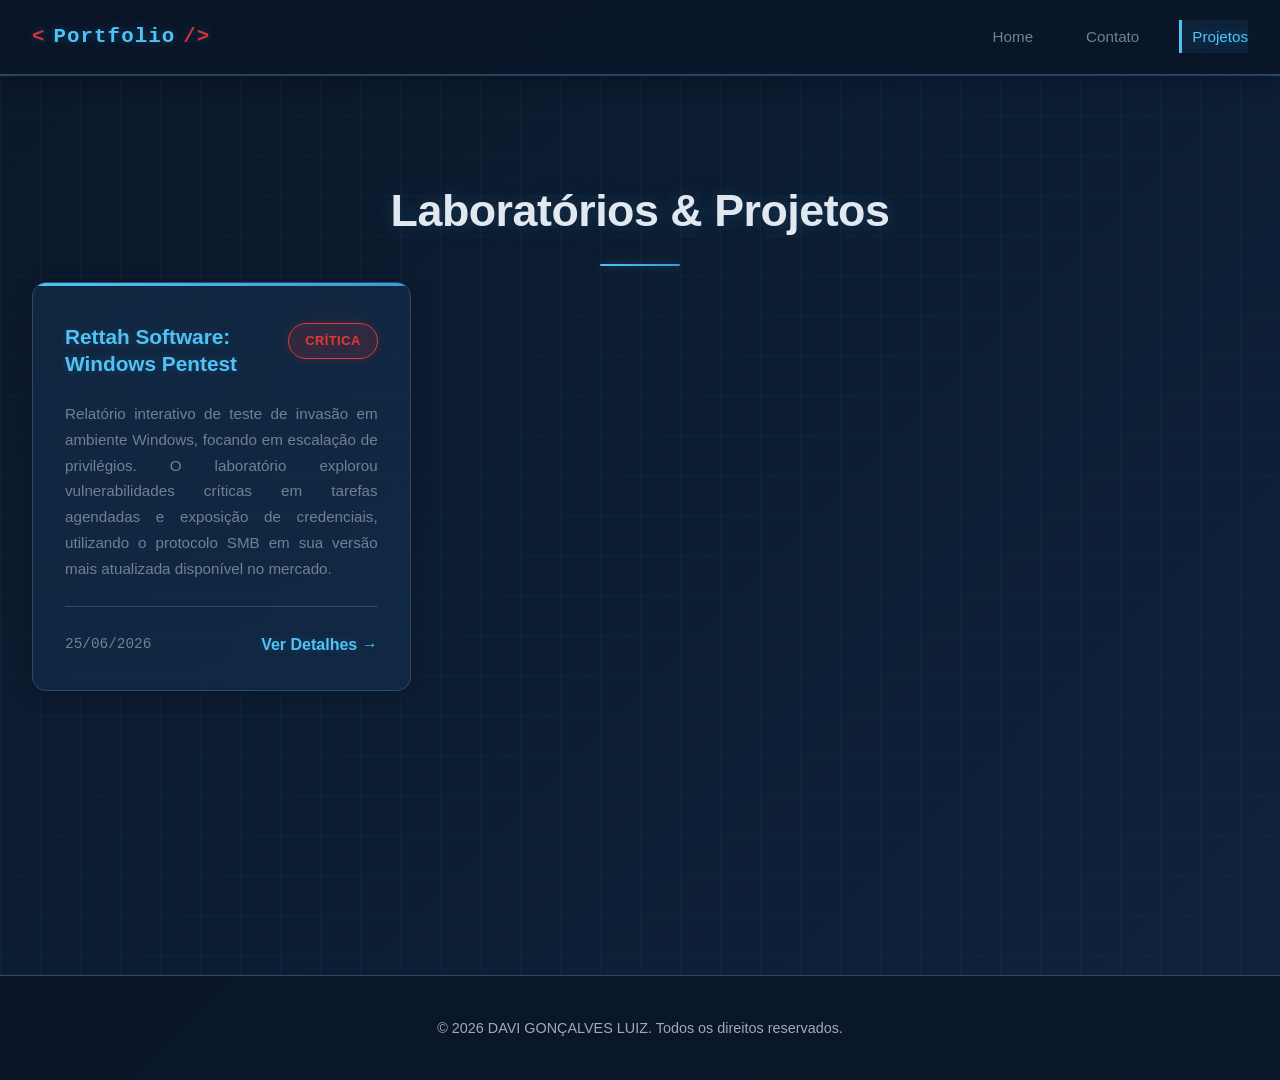
==== projects.html @ 4f8945b8 "Add files via upload" ====
<!DOCTYPE html>
<html lang="pt-BR">
<head>
    <meta charset="UTF-8">
    <meta name="viewport" content="width=device-width, initial-scale=1.0">
    <title>Projetos</title>
    <link rel="stylesheet" href="styles.css">
</head>
<body>
    <!-- Navigation -->
    <nav class="navbar">
        <div class="nav-container">
            <div class="logo">
                <span class="logo-bracket">&lt;</span>
                <span class="logo-text">Portfolio</span>
                <span class="logo-bracket">/&gt;</span>
            </div>
            <ul class="nav-menu">
                <li><a href="index.html" class="nav-link">Home</a></li>
                <li><a href="index.html#contato" class="nav-link">Contato</a></li>
                <li><a href="projects.html" class="nav-link active">Projetos</a></li>
            </ul>
        </div>
    </nav>

    <!-- Projects Section -->
    <section class="projects-section">
        <div class="container">
            <h1 class="section-title">Laboratórios & Projetos</h1>

            <div class="projects-grid">
                <!-- TEMPLATE DE PROJETO - Duplique este bloco para adicionar novos projetos -->
                <div class="project-card">
                    <div class="project-header">
                        <h3 class="project-title">Rettah Software: Windows Pentest</h3>
                        <span class="project-badge badge-critical">Crítica</span>
                    </div>
                    <p class="project-description" align="justify">
                        Relatório interativo de teste de invasão em ambiente Windows, focando em escalação de privilégios. O laboratório explorou vulnerabilidades críticas em tarefas agendadas e exposição de credenciais, utilizando o protocolo SMB em sua versão mais atualizada disponível no mercado.
                    </p>
                    <div class="project-footer">
                        <span class="project-date">25/06/2026</span>
                        <a href="projects/pentest-report-web-windows-smb-atualizado-250626/index.html" class="project-link">Ver Detalhes →</a>
                    </div>
                </div>

                <!-- ADICIONE MAIS PROJETOS AQUI - Copie o bloco acima e preencha -->
        </div>
    </section>

    <!-- Footer -->
    <footer class="footer">
        <div class="container">
            <p>&copy; 2026 DAVI GONÇALVES LUIZ. Todos os direitos reservados.</p>
        </div>
    </footer>

    <script src="script.js"></script>
</body>
</html>
---- styles.css ----
/* ============================================================
   CYBER PORTFOLIO - ULTRA-HIGH IMPACT DESIGN
   Estética "Command & Control" baseada no relatório de pentest
   ============================================================ */

*, *::before, *::after {
    box-sizing: border-box;
    margin: 0;
    padding: 0;
}

:root {
    /* Cores exatas do relatório de pentest */
    --blue-dark: #0d1b2a;
    --blue-mid: #1a3a5c;
    --blue-accent: #1e6fb5;
    --blue-light: #3a9bd5;
    --blue-glow: #4fc3f7;
    
    --red-critical: #e53935;
    --red-dark: #b71c1c;
    --orange-high: #f57c00;
    --yellow-med: #f9a825;
    --green-ok: #2e7d32;
    
    --text-light: #e2e8f0;
    --text-muted: #718096;
    --border-dark: #2d4a6e;
    
    --sidebar-w: 260px;
    --radius: 8px;
    --radius-lg: 14px;
    --shadow: 0 2px 12px rgba(0, 0, 0, 0.08);
    --shadow-lg: 0 8px 32px rgba(0, 0, 0, 0.14);
    --glow: 0 0 20px rgba(79, 195, 247, 0.3);
    --glow-lg: 0 0 40px rgba(79, 195, 247, 0.5);
}

html {
    scroll-behavior: smooth;
    font-size: 16px;
}

body {
    font-family: 'Inter', -apple-system, BlinkMacSystemFont, 'Segoe UI', sans-serif;
    background: linear-gradient(135deg, var(--blue-dark) 0%, #0f2744 50%, var(--blue-mid) 100%);
    color: var(--text-light);
    line-height: 1.7;
    min-height: 100vh;
}

/* ============================================================
   SCROLLBAR
   ============================================================ */

::-webkit-scrollbar {
    width: 8px;
}

::-webkit-scrollbar-track {
    background: rgba(79, 195, 247, 0.05);
}

::-webkit-scrollbar-thumb {
    background: var(--blue-glow);
    border-radius: 4px;
    box-shadow: var(--glow);
}

::-webkit-scrollbar-thumb:hover {
    background: var(--blue-light);
}

/* ============================================================
   NAVEGAÇÃO
   ============================================================ */

.navbar {
    background: rgba(10, 22, 40, 0.95);
    backdrop-filter: blur(10px);
    border-bottom: 1px solid var(--border-dark);
    position: sticky;
    top: 0;
    z-index: 1000;
    box-shadow: 0 4px 20px rgba(0, 0, 0, 0.3);
}

.nav-container {
    max-width: 1400px;
    margin: 0 auto;
    padding: 1.2rem 2rem;
    display: flex;
    justify-content: space-between;
    align-items: center;
}

.logo {
    font-size: 1.3rem;
    font-weight: 700;
    color: var(--blue-glow);
    letter-spacing: 0.05em;
    display: flex;
    align-items: center;
    gap: 8px;
    font-family: 'JetBrains Mono', 'Courier New', monospace;
    text-shadow: 0 0 10px rgba(79, 195, 247, 0.3);
}

.logo-bracket {
    color: var(--red-critical);
    opacity: 0.9;
}

.nav-menu {
    display: flex;
    list-style: none;
    gap: 2.5rem;
}

.nav-link {
    color: var(--text-muted);
    text-decoration: none;
    font-weight: 500;
    font-size: 0.95rem;
    transition: all 0.3s ease;
    position: relative;
    padding: 0.5rem 0;
    border-left: 3px solid transparent;
    padding-left: 10px;
}

.nav-link:hover {
    color: var(--blue-glow);
    border-left-color: var(--blue-glow);
    text-shadow: 0 0 10px rgba(79, 195, 247, 0.3);
}

.nav-link.active {
    color: var(--blue-glow);
    border-left-color: var(--blue-glow);
    background: rgba(79, 195, 247, 0.08);
    text-shadow: 0 0 15px rgba(79, 195, 247, 0.4);
}

/* ============================================================
   HERO SECTION
   ============================================================ */

.hero {
    min-height: 100vh;
    display: flex;
    align-items: center;
    justify-content: center;
    background: linear-gradient(135deg, var(--blue-dark) 0%, #0f2744 60%, var(--blue-mid) 100%);
    position: relative;
    overflow: hidden;
    padding: 4rem 2rem;
}

.hero::before {
    content: '';
    position: absolute;
    inset: 0;
    background-image:
        linear-gradient(rgba(79, 195, 247, 0.04) 1px, transparent 1px),
        linear-gradient(90deg, rgba(79, 195, 247, 0.04) 1px, transparent 1px);
    background-size: 40px 40px;
    pointer-events: none;
}

.hero::after {
    content: '';
    position: absolute;
    top: 0;
    left: 0;
    right: 0;
    bottom: 0;
    background: radial-gradient(circle at 50% 50%, rgba(79, 195, 247, 0.1) 0%, transparent 70%);
    pointer-events: none;
}

.hero-content {
    text-align: center;
    z-index: 1;
    max-width: 700px;
    animation: fadeInUp 1s ease;
}

@keyframes fadeInUp {
    from {
        opacity: 0;
        transform: translateY(40px);
    }
    to {
        opacity: 1;
        transform: translateY(0);
    }
}

.profile-image-container {
    margin-bottom: 2.5rem;
}

.profile-image {
    width: 380px;
    height: 380px;
    border-radius: 50%;
    border: 3px solid var(--blue-glow);
    object-fit: cover;
    box-shadow: var(--glow-lg), 0 0 60px rgba(79, 195, 247, 0.2);
    transition: all 0.4s ease;
    background: rgba(79, 195, 247, 0.1);
}

.profile-image:hover {
    transform: scale(1.08);
    box-shadow: var(--glow-lg), 0 0 80px rgba(79, 195, 247, 0.4);
    border-color: var(--blue-light);
}

.hero-title {
    font-size: 3.5rem;
    color: var(--text-light);
    margin-bottom: 0.8rem;
    font-weight: 800;
    letter-spacing: -1px;
    line-height: 1.2;
    text-shadow: 0 0 30px rgba(79, 195, 247, 0.2);
}

.hero-subtitle {
    font-size: 1.4rem;
    color: var(--blue-glow);
    margin-bottom: 1.5rem;
    font-weight: 600;
    text-shadow: 0 0 20px rgba(79, 195, 247, 0.3);
}

.hero-description {
    font-size: 1.05rem;
    color: var(--text-muted);
    margin-bottom: 2.5rem;
    line-height: 1.8;
    max-width: 600px;
    margin-left: auto;
    margin-right: auto;
}

.hero-buttons {
    display: flex;
    gap: 1.5rem;
    justify-content: center;
    flex-wrap: wrap;
}

.btn {
    padding: 1rem 2.5rem;
    border: 2px solid var(--blue-glow);
    border-radius: var(--radius-lg);
    text-decoration: none;
    font-weight: 600;
    cursor: pointer;
    transition: all 0.3s ease;
    font-size: 1rem;
    display: inline-flex;
    align-items: center;
    gap: 8px;
    font-family: 'Inter', sans-serif;
}

.btn-primary {
    background: linear-gradient(135deg, rgba(79, 195, 247, 0.2) 0%, rgba(30, 111, 181, 0.2) 100%);
    color: var(--blue-glow);
    border-color: var(--blue-glow);
    box-shadow: var(--glow), inset 0 1px 0 rgba(255, 255, 255, 0.1);
}

.btn-primary:hover {
    background: linear-gradient(135deg, rgba(79, 195, 247, 0.3) 0%, rgba(30, 111, 181, 0.3) 100%);
    border-color: var(--blue-light);
    box-shadow: var(--glow-lg), inset 0 1px 0 rgba(255, 255, 255, 0.15);
    transform: translateY(-3px);
}

.btn-secondary {
    background: transparent;
    color: var(--blue-glow);
    border-color: var(--blue-glow);
}

.btn-secondary:hover {
    background: rgba(79, 195, 247, 0.1);
    border-color: var(--blue-light);
    box-shadow: var(--glow);
    transform: translateY(-3px);
}

/* ============================================================
   SKILLS SECTION
   ============================================================ */

.skills {
    padding: 6rem 2rem;
    background: rgba(10, 22, 40, 0.6);
    border-top: 1px solid var(--border-dark);
    border-bottom: 1px solid var(--border-dark);
    position: relative;
}

.skills::before {
    content: '';
    position: absolute;
    inset: 0;
    background-image:
        linear-gradient(rgba(79, 195, 247, 0.03) 1px, transparent 1px),
        linear-gradient(90deg, rgba(79, 195, 247, 0.03) 1px, transparent 1px);
    background-size: 40px 40px;
    pointer-events: none;
}

.container {
    max-width: 1400px;
    margin: 0 auto;
    position: relative;
    z-index: 1;
}

.section-title {
    font-size: 2.8rem;
    color: var(--text-light);
    text-align: center;
    margin-bottom: 1rem;
    font-weight: 800;
    letter-spacing: -0.5px;
    text-shadow: 0 0 20px rgba(79, 195, 247, 0.2);
}

.section-title::after {
    content: '';
    display: block;
    width: 80px;
    height: 2px;
    background: linear-gradient(90deg, var(--blue-glow), var(--blue-light));
    margin: 1rem auto 0;
    border-radius: 1px;
    box-shadow: 0 0 10px rgba(79, 195, 247, 0.4);
}

.skills-grid {
    display: grid;
    grid-template-columns: repeat(auto-fit, minmax(280px, 1fr));
    gap: 2rem;
    margin-top: 3rem;
}

.skill-card {
    background: rgba(26, 58, 92, 0.4);
    border: 1px solid var(--border-dark);
    padding: 2.5rem;
    border-radius: var(--radius-lg);
    text-align: center;
    transition: all 0.3s ease;
    cursor: pointer;
    position: relative;
    overflow: hidden;
    backdrop-filter: blur(5px);
}

.skill-card::before {
    content: '';
    position: absolute;
    top: 0;
    left: 0;
    right: 0;
    height: 2px;
    background: linear-gradient(90deg, var(--blue-glow), transparent);
    transform: scaleX(0);
    transform-origin: left;
    transition: transform 0.3s ease;
}

.skill-card::after {
    content: '';
    position: absolute;
    inset: 0;
    background: radial-gradient(circle at 50% 0%, rgba(79, 195, 247, 0.1) 0%, transparent 70%);
    opacity: 0;
    transition: opacity 0.3s ease;
}

.skill-card:hover {
    border-color: var(--blue-glow);
    box-shadow: var(--glow), inset 0 1px 0 rgba(79, 195, 247, 0.1);
    transform: translateY(-8px);
    background: rgba(26, 58, 92, 0.6);
}

.skill-card:hover::before {
    transform: scaleX(1);
}

.skill-card:hover::after {
    opacity: 1;
}

.skill-card h3 {
    color: var(--blue-glow);
    margin-bottom: 0.8rem;
    font-size: 1.2rem;
    font-weight: 700;
    position: relative;
    z-index: 1;
    text-shadow: 0 0 10px rgba(79, 195, 247, 0.3);
}

.skill-card p {
    color: var(--text-muted);
    font-size: 0.95rem;
    line-height: 1.6;
    position: relative;
    z-index: 1;
}

/* ============================================================
   WHAT I DO SECTION
   ============================================================ */

.what-i-do {
    padding: 6rem 2rem;
    background: linear-gradient(135deg, rgba(13, 27, 42, 0.8) 0%, rgba(15, 39, 68, 0.8) 100%);
    position: relative;
}

.what-i-do::before {
    content: '';
    position: absolute;
    inset: 0;
    background-image:
        linear-gradient(rgba(79, 195, 247, 0.03) 1px, transparent 1px),
        linear-gradient(90deg, rgba(79, 195, 247, 0.03) 1px, transparent 1px);
    background-size: 40px 40px;
    pointer-events: none;
}

.services-grid {
    display: grid;
    grid-template-columns: repeat(auto-fit, minmax(300px, 1fr));
    gap: 2.5rem;
    margin-top: 3rem;
    position: relative;
    z-index: 1;
}

.service-card {
    background: rgba(26, 58, 92, 0.3);
    border: 1px solid var(--border-dark);
    padding: 2.5rem;
    border-radius: var(--radius-lg);
    transition: all 0.3s ease;
    box-shadow: 0 4px 20px rgba(0, 0, 0, 0.2);
    position: relative;
    overflow: hidden;
    backdrop-filter: blur(5px);
}

.service-card::before {
    content: '';
    position: absolute;
    top: 0;
    left: 0;
    right: 0;
    bottom: 0;
    background: linear-gradient(135deg, rgba(229, 57, 53, 0.1) 0%, transparent 100%);
    opacity: 0;
    transition: opacity 0.3s ease;
}

.service-card:hover {
    border-color: var(--red-critical);
    box-shadow: 0 8px 40px rgba(229, 57, 53, 0.2), var(--glow);
    transform: translateY(-8px);
    background: rgba(26, 58, 92, 0.5);
}

.service-card:hover::before {
    opacity: 1;
}

.service-card h3 {
    color: var(--red-critical);
    margin-bottom: 1rem;
    font-size: 1.3rem;
    font-weight: 700;
    position: relative;
    z-index: 1;
    text-shadow: 0 0 10px rgba(229, 57, 53, 0.3);
}

.service-card p {
    color: var(--text-muted);
    line-height: 1.8;
    position: relative;
    z-index: 1;
}

/* ============================================================
   PROJECTS SECTION
   ============================================================ */

.projects-section {
    padding: 6rem 2rem;
    background: rgba(10, 22, 40, 0.6);
    min-height: 100vh;
    position: relative;
    border-top: 1px solid var(--border-dark);
}

.projects-section::before {
    content: '';
    position: absolute;
    inset: 0;
    background-image:
        linear-gradient(rgba(79, 195, 247, 0.04) 1px, transparent 1px),
        linear-gradient(90deg, rgba(79, 195, 247, 0.04) 1px, transparent 1px);
    background-size: 40px 40px;
    pointer-events: none;
}

.section-subtitle {
    text-align: center;
    color: var(--text-muted);
    font-size: 1.1rem;
    margin-bottom: 3rem;
    margin-top: 1rem;
    position: relative;
    z-index: 1;
}

.projects-grid {
    display: grid;
    grid-template-columns: repeat(auto-fill, minmax(360px, 1fr));
    gap: 2.5rem;
    margin-bottom: 3rem;
    position: relative;
    z-index: 1;
}

.project-card {
    background: rgba(26, 58, 92, 0.4);
    border: 1px solid var(--border-dark);
    border-radius: var(--radius-lg);
    padding: 2rem;
    transition: all 0.3s ease;
    display: flex;
    flex-direction: column;
    height: 100%;
    box-shadow: 0 4px 20px rgba(0, 0, 0, 0.2);
    position: relative;
    overflow: hidden;
    backdrop-filter: blur(5px);
}

.project-card::before {
    content: '';
    position: absolute;
    top: 0;
    left: 0;
    right: 0;
    height: 3px;
    background: linear-gradient(90deg, var(--blue-glow), var(--blue-light), var(--blue-glow));
    background-size: 200% 100%;
    animation: shimmer 3s ease-in-out infinite;
}

@keyframes shimmer {
    0%, 100% { background-position: 0% 0%; }
    50% { background-position: 100% 0%; }
}

.project-card:hover {
    border-color: var(--blue-glow);
    box-shadow: var(--glow-lg), 0 12px 40px rgba(79, 195, 247, 0.2);
    transform: translateY(-10px);
    background: rgba(26, 58, 92, 0.6);
}

.project-header {
    display: flex;
    justify-content: space-between;
    align-items: flex-start;
    margin-bottom: 1.5rem;
    gap: 1rem;
    padding-top: 0.5rem;
}

.project-title {
    color: var(--blue-glow);
    font-size: 1.3rem;
    flex: 1;
    font-weight: 700;
    line-height: 1.3;
    text-shadow: 0 0 10px rgba(79, 195, 247, 0.2);
}

.project-badge {
    padding: 0.4rem 1rem;
    border-radius: 20px;
    font-size: 0.8rem;
    font-weight: 700;
    white-space: nowrap;
    text-transform: uppercase;
    letter-spacing: 0.5px;
    border: 1px solid;
}

.badge-critical {
    background: rgba(229, 57, 53, 0.15);
    color: var(--red-critical);
    border-color: var(--red-critical);
    box-shadow: 0 0 10px rgba(229, 57, 53, 0.2);
}

.badge-high {
    background: rgba(245, 124, 0, 0.15);
    color: var(--orange-high);
    border-color: var(--orange-high);
    box-shadow: 0 0 10px rgba(245, 124, 0, 0.2);
}

.badge-medium {
    background: rgba(249, 168, 37, 0.15);
    color: var(--yellow-med);
    border-color: var(--yellow-med);
    box-shadow: 0 0 10px rgba(249, 168, 37, 0.2);
}

.badge-low {
    background: rgba(46, 125, 50, 0.15);
    color: var(--green-ok);
    border-color: var(--green-ok);
    box-shadow: 0 0 10px rgba(46, 125, 50, 0.2);
}

.project-description {
    color: var(--text-muted);
    margin-bottom: 1.5rem;
    flex-grow: 1;
    line-height: 1.7;
    font-size: 0.95rem;
}

.project-tags {
    display: flex;
    flex-wrap: wrap;
    gap: 0.6rem;
    margin-bottom: 1.5rem;
}

.tag {
    background: rgba(79, 195, 247, 0.1);
    color: var(--blue-glow);
    padding: 0.4rem 0.9rem;
    border-radius: 20px;
    font-size: 0.8rem;
    border: 1px solid var(--blue-glow);
    font-weight: 500;
    transition: all 0.2s ease;
    font-family: 'JetBrains Mono', monospace;
}

.tag:hover {
    background: rgba(79, 195, 247, 0.2);
    box-shadow: 0 0 10px rgba(79, 195, 247, 0.3);
}

.project-footer {
    display: flex;
    justify-content: space-between;
    align-items: center;
    border-top: 1px solid var(--border-dark);
    padding-top: 1.5rem;
}

.project-date {
    color: var(--text-muted);
    font-size: 0.9rem;
    font-weight: 500;
    font-family: 'JetBrains Mono', monospace;
}

.project-link {
    color: var(--blue-glow);
    text-decoration: none;
    font-weight: 700;
    transition: all 0.3s ease;
    display: flex;
    align-items: center;
    gap: 6px;
    text-shadow: 0 0 10px rgba(79, 195, 247, 0.2);
}

.project-link:hover {
    color: var(--blue-light);
    gap: 12px;
    text-shadow: 0 0 20px rgba(79, 195, 247, 0.4);
}

.empty-state {
    text-align: center;
    padding: 4rem 2rem;
    color: var(--text-muted);
    font-size: 1.1rem;
    position: relative;
    z-index: 1;
}

/* ============================================================
   CONTACT SECTION
   ============================================================ */

.contact {
    padding: 6rem 2rem;
    background: linear-gradient(135deg, rgba(13, 27, 42, 0.9) 0%, rgba(15, 39, 68, 0.9) 100%);
    border-top: 1px solid var(--border-dark);
    position: relative;
}

.contact::before {
    content: '';
    position: absolute;
    inset: 0;
    background-image:
        linear-gradient(rgba(79, 195, 247, 0.03) 1px, transparent 1px),
        linear-gradient(90deg, rgba(79, 195, 247, 0.03) 1px, transparent 1px);
    background-size: 40px 40px;
    pointer-events: none;
}

.contact-content {
    text-align: center;
    max-width: 700px;
    margin: 0 auto;
    position: relative;
    z-index: 1;
}

.contact-content > p {
    color: var(--text-muted);
    font-size: 1.1rem;
    margin-bottom: 2.5rem;
    line-height: 1.8;
}

.contact-links {
    display: flex;
    gap: 1.5rem;
    justify-content: center;
    flex-wrap: wrap;
}

.contact-link {
    padding: 1rem 2rem;
    border: 2px solid var(--blue-glow);
    color: var(--blue-glow);
    text-decoration: none;
    border-radius: var(--radius-lg);
    transition: all 0.3s ease;
    font-weight: 600;
    font-size: 0.95rem;
    background: rgba(79, 195, 247, 0.05);
    box-shadow: 0 0 15px rgba(79, 195, 247, 0.1);
}

.contact-link:hover {
    background: rgba(79, 195, 247, 0.2);
    color: var(--blue-light);
    border-color: var(--blue-light);
    transform: translateY(-3px);
    box-shadow: var(--glow-lg);
}

/* ============================================================
   FOOTER
   ============================================================ */

.footer {
    background: rgba(10, 22, 40, 0.95);
    border-top: 1px solid var(--border-dark);
    padding: 2.5rem 2rem;
    text-align: center;
    color: var(--text-light);
    position: relative;
}

.footer p {
    font-size: 0.9rem;
    opacity: 0.7;
}

/* ============================================================
   RESPONSIVIDADE
   ============================================================ */

@media (max-width: 768px) {
    .hero-title {
        font-size: 2.5rem;
    }

    .hero-subtitle {
        font-size: 1.1rem;
    }

    .section-title {
        font-size: 2rem;
    }

    .nav-menu {
        gap: 1.5rem;
    }

    .hero-buttons {
        flex-direction: column;
    }

    .btn {
        width: 100%;
        justify-content: center;
    }

    .projects-grid {
        grid-template-columns: 1fr;
    }

    .contact-links {
        flex-direction: column;
    }

    .contact-link {
        width: 100%;
    }

    .skills-grid,
    .services-grid {
        grid-template-columns: 1fr;
    }
}

@media (max-width: 480px) {
    .hero-title {
        font-size: 2rem;
    }

    .hero-subtitle {
        font-size: 1rem;
    }

    .section-title {
        font-size: 1.5rem;
    }

    .nav-menu {
        gap: 0.8rem;
        font-size: 0.9rem;
    }

    .profile-image {
        width: 120px;
        height: 120px;
    }

    .hero-description {
        font-size: 0.95rem;
    }
}
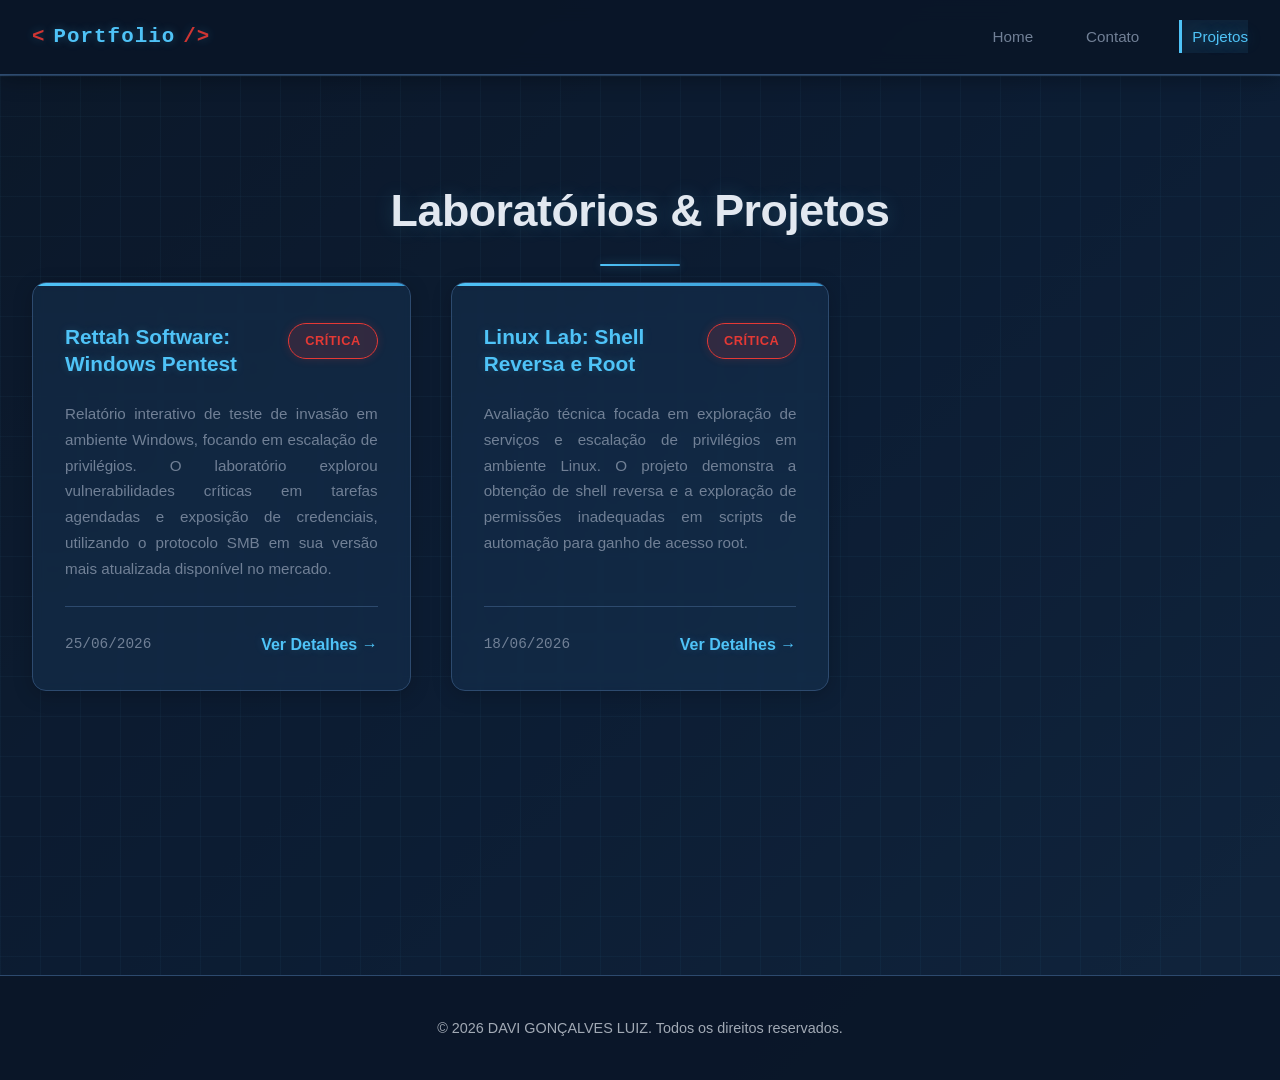
==== commit baa6c233: "Update projects.html" ====
--- a/projects.html
+++ b/projects.html
@@ -6,7 +6,7 @@
     <title>Projetos</title>
     <link rel="stylesheet" href="styles.css">
 </head>
-<body>
+<body id="topo">
     <!-- Navigation -->
     <nav class="navbar">
         <div class="nav-container">
@@ -24,13 +24,13 @@
     </nav>
 
     <!-- Projects Section -->
-    <section class="projects-section">
+        <section class="projects-section">
         <div class="container">
-            <h1 class="section-title">Laboratórios & Projetos</h1>
+            <h1 class="section-title animate-in">Laboratórios & Projetos</h1>
 
             <div class="projects-grid">
-                <!-- TEMPLATE DE PROJETO - Duplique este bloco para adicionar novos projetos -->
-                <div class="project-card">
+                <!-- Projeto 1: Windows Pentest -->
+                <div class="project-card animate-in">
                     <div class="project-header">
                         <h3 class="project-title">Rettah Software: Windows Pentest</h3>
                         <span class="project-badge badge-critical">Crítica</span>
@@ -44,9 +44,26 @@
                     </div>
                 </div>
 
-                <!-- ADICIONE MAIS PROJETOS AQUI - Copie o bloco acima e preencha -->
+                <!-- Projeto 2: Linux Pentest (NOVO) -->
+                <div class="project-card animate-in">
+                    <div class="project-header">
+                        <h3 class="project-title">Linux Lab: Shell Reversa e Root</h3>
+                        <span class="project-badge badge-critical">Crítica</span>
+                    </div>
+                    <p class="project-description" align="justify">
+                        Avaliação técnica focada em exploração de serviços e escalação de privilégios em ambiente Linux. O projeto demonstra a obtenção de shell reversa e a exploração de permissões inadequadas em scripts de automação para ganho de acesso root.
+                    </p>
+                    <div class="project-footer">
+                        <span class="project-date">18/06/2026</span>
+                        <a href="projects/pentest-linux-lab/index.html" class="project-link">Ver Detalhes →</a>
+                    </div>
+                </div>
+
+                <!-- ADICIONE MAIS PROJETOS AQUI -->
+            </div>
         </div>
     </section>
+
 
     <!-- Footer -->
     <footer class="footer">
--- a/styles.css
+++ b/styles.css
@@ -798,69 +798,376 @@
 }
 
 /* ============================================================
-   RESPONSIVIDADE
+/* ============================================================
+   RESPONSIVIDADE - BREAKPOINTS COMPLETOS
    ============================================================ */
 
-@media (max-width: 768px) {
+/* Desktop Grande (1200px+) - Sem mudanças, usa estilos base */
+
+/* Tablet Grande (1024px - 1199px) */
+@media (max-width: 1199px) {
+    .nav-container {
+        padding: 1rem 1.5rem;
+    }
+
+    .hero {
+        padding: 3rem 1.5rem;
+    }
+
+    .skills,
+    .what-i-do,
+    .projects-section,
+    .contact {
+        padding: 4rem 1.5rem;
+    }
+
+    .profile-image {
+        width: 300px;
+        height: 300px;
+    }
+
     .hero-title {
-        font-size: 2.5rem;
+        font-size: 3rem;
+    }
+}
+
+/* Tablet (768px - 1023px) */
+@media (max-width: 1023px) {
+    .nav-container {
+        padding: 0.8rem 1rem;
+    }
+
+    .nav-menu {
+        gap: 1.8rem;
+    }
+
+    .logo {
+        font-size: 1.1rem;
+    }
+
+    .hero {
+        padding: 2.5rem 1rem;
+        min-height: 80vh;
+    }
+
+    .hero-content {
+        max-width: 100%;
+    }
+
+    .profile-image {
+        width: 250px;
+        height: 250px;
+    }
+
+    .hero-title {
+        font-size: 2.8rem;
+    }
+
+    .hero-subtitle {
+        font-size: 1.2rem;
+    }
+
+    .hero-description {
+        font-size: 1rem;
+        margin-bottom: 2rem;
+    }
+
+    .section-title {
+        font-size: 2.2rem;
+    }
+
+    .skills,
+    .what-i-do,
+    .projects-section,
+    .contact {
+        padding: 3.5rem 1rem;
+    }
+
+    .skills-grid,
+    .services-grid {
+        grid-template-columns: repeat(2, 1fr);
+        gap: 1.5rem;
+    }
+
+    .projects-grid {
+        grid-template-columns: repeat(2, 1fr);
+        gap: 2rem;
+    }
+
+    .skill-card,
+    .service-card {
+        padding: 1.8rem;
+    }
+
+    .skill-card h3,
+    .service-card h3 {
+        font-size: 1.1rem;
+    }
+
+    .skill-card p,
+    .service-card p {
+        font-size: 0.9rem;
+    }
+
+    .btn {
+        padding: 0.9rem 2rem;
+        font-size: 0.95rem;
+    }
+}
+
+/* Mobile Grande (600px - 767px) */
+@media (max-width: 767px) {
+    .nav-container {
+        padding: 0.8rem 1rem;
+    }
+
+    .nav-menu {
+        gap: 1.2rem;
+    }
+
+    .logo {
+        font-size: 1rem;
+    }
+
+    .hero {
+        padding: 2rem 1rem;
+        min-height: 70vh;
+    }
+
+    .profile-image {
+        width: 180px;
+        height: 180px;
+    }
+
+    .hero-title {
+        font-size: 2.2rem;
     }
 
     .hero-subtitle {
         font-size: 1.1rem;
     }
 
-    .section-title {
-        font-size: 2rem;
-    }
-
-    .nav-menu {
-        gap: 1.5rem;
+    .hero-description {
+        font-size: 0.95rem;
+        margin-bottom: 1.5rem;
     }
 
     .hero-buttons {
         flex-direction: column;
+        gap: 1rem;
     }
 
     .btn {
         width: 100%;
-        justify-content: center;
-    }
-
-    .projects-grid {
-        grid-template-columns: 1fr;
-    }
-
-    .contact-links {
-        flex-direction: column;
-    }
-
-    .contact-link {
-        width: 100%;
+        padding: 0.85rem 1.5rem;
+        font-size: 0.9rem;
+    }
+
+    .section-title {
+        font-size: 1.8rem;
+    }
+
+    .section-title::after {
+        width: 60px;
+    }
+
+    .skills,
+    .what-i-do,
+    .projects-section,
+    .contact {
+        padding: 2.5rem 1rem;
     }
 
     .skills-grid,
     .services-grid {
         grid-template-columns: 1fr;
-    }
-}
-
-@media (max-width: 480px) {
+        gap: 1.2rem;
+    }
+
+    .projects-grid {
+        grid-template-columns: 1fr;
+        gap: 1.5rem;
+    }
+
+    .skill-card,
+    .service-card {
+        padding: 1.5rem;
+    }
+
+    .skill-card h3,
+    .service-card h3 {
+        font-size: 1rem;
+    }
+
+    .skill-card p,
+    .service-card p {
+        font-size: 0.85rem;
+    }
+
+    .contact-links {
+        flex-direction: column;
+        gap: 1rem;
+    }
+
+    .contact-link {
+        width: 100%;
+        padding: 0.85rem 1.5rem;
+        font-size: 0.9rem;
+    }
+
+    .project-card {
+        padding: 1.5rem;
+    }
+
+    .project-title {
+        font-size: 1.1rem;
+    }
+
+    .project-description {
+        font-size: 0.85rem;
+    }
+}
+
+/* Mobile Pequeno (480px - 599px) */
+@media (max-width: 599px) {
+    .nav-container {
+        padding: 0.7rem 0.8rem;
+    }
+
+    .nav-menu {
+        gap: 0.8rem;
+    }
+
+    .logo {
+        font-size: 0.9rem;
+    }
+
+    .logo-text {
+        display: none;
+    }
+
+    .hero {
+        padding: 1.5rem 0.8rem;
+        min-height: 60vh;
+    }
+
+    .profile-image {
+        width: 140px;
+        height: 140px;
+    }
+
     .hero-title {
-        font-size: 2rem;
+        font-size: 1.8rem;
     }
 
     .hero-subtitle {
-        font-size: 1rem;
+        font-size: 0.95rem;
+    }
+
+    .hero-description {
+        font-size: 0.85rem;
+        margin-bottom: 1.2rem;
+        line-height: 1.6;
+    }
+
+    .hero-buttons {
+        flex-direction: column;
+        gap: 0.8rem;
+    }
+
+    .btn {
+        width: 100%;
+        padding: 0.75rem 1.2rem;
+        font-size: 0.85rem;
     }
 
     .section-title {
         font-size: 1.5rem;
     }
 
+    .section-title::after {
+        width: 50px;
+        height: 2px;
+    }
+
+    .skills,
+    .what-i-do,
+    .projects-section,
+    .contact {
+        padding: 2rem 0.8rem;
+    }
+
+    .container {
+        padding: 0 0.8rem;
+    }
+
+    .skills-grid,
+    .services-grid,
+    .projects-grid {
+        grid-template-columns: 1fr;
+        gap: 1rem;
+    }
+
+    .skill-card,
+    .service-card,
+    .project-card {
+        padding: 1.2rem;
+    }
+
+    .skill-card h3,
+    .service-card h3 {
+        font-size: 0.95rem;
+    }
+
+    .skill-card p,
+    .service-card p,
+    .project-description {
+        font-size: 0.8rem;
+    }
+
+    .project-title {
+        font-size: 1rem;
+    }
+
+    .contact-content > p {
+        font-size: 0.95rem;
+    }
+
+    .contact-links {
+        flex-direction: column;
+        gap: 0.8rem;
+    }
+
+    .contact-link {
+        width: 100%;
+        padding: 0.75rem 1.2rem;
+        font-size: 0.85rem;
+    }
+
+    .nav-link {
+        font-size: 0.85rem;
+        padding: 0.4rem 0;
+        padding-left: 8px;
+    }
+}
+
+/* Mobile Extra Pequeno (< 480px) */
+@media (max-width: 479px) {
+    .nav-container {
+        padding: 0.6rem 0.6rem;
+    }
+
     .nav-menu {
-        gap: 0.8rem;
-        font-size: 0.9rem;
+        gap: 0.6rem;
+    }
+
+    .logo {
+        font-size: 0.85rem;
+    }
+
+    .hero {
+        padding: 1.2rem 0.6rem;
+        min-height: 55vh;
     }
 
     .profile-image {
@@ -868,7 +1175,127 @@
         height: 120px;
     }
 
+    .hero-title {
+        font-size: 1.5rem;
+    }
+
+    .hero-subtitle {
+        font-size: 0.9rem;
+    }
+
     .hero-description {
-        font-size: 0.95rem;
-    }
-}
+        font-size: 0.8rem;
+        margin-bottom: 1rem;
+    }
+
+    .btn {
+        padding: 0.7rem 1rem;
+        font-size: 0.8rem;
+    }
+
+    .section-title {
+        font-size: 1.3rem;
+    }
+
+    .skills,
+    .what-i-do,
+    .projects-section,
+    .contact {
+        padding: 1.5rem 0.6rem;
+    }
+
+    .skill-card,
+    .service-card,
+    .project-card {
+        padding: 1rem;
+    }
+
+    .skill-card h3,
+    .service-card h3 {
+        font-size: 0.9rem;
+    }
+
+    .skill-card p,
+    .service-card p {
+        font-size: 0.75rem;
+    }
+
+    .contact-link {
+        padding: 0.7rem 1rem;
+        font-size: 0.8rem;
+    }
+}
+
+
+/* ============================================================
+   ANIMAÇÕES DE ENTRADA - PAGE LOAD
+   ============================================================ */
+
+@keyframes fadeInDown {
+    from {
+        opacity: 0;
+        transform: translateY(-30px);
+    }
+    to {
+        opacity: 1;
+        transform: translateY(0);
+    }
+}
+
+@keyframes fadeInUp {
+    from {
+        opacity: 0;
+        transform: translateY(30px);
+    }
+    to {
+        opacity: 1;
+        transform: translateY(0);
+    }
+}
+
+@keyframes glowPulse {
+    0%, 100% {
+        box-shadow: var(--glow), inset 0 1px 0 rgba(79, 195, 247, 0.1);
+    }
+    50% {
+        box-shadow: var(--glow-lg), inset 0 1px 0 rgba(79, 195, 247, 0.2);
+    }
+}
+
+/* Classes de animação para a página de projetos */
+.section-title.animate-in {
+    animation: fadeInDown 0.8s ease-out;
+}
+
+.project-card.animate-in {
+    animation: fadeInUp 0.6s ease-out backwards;
+}
+
+.project-card.animate-in:nth-child(1) {
+    animation-delay: 0.1s;
+}
+
+.project-card.animate-in:nth-child(2) {
+    animation-delay: 0.2s;
+}
+
+.project-card.animate-in:nth-child(3) {
+    animation-delay: 0.3s;
+}
+
+.project-card.animate-in:nth-child(4) {
+    animation-delay: 0.4s;
+}
+
+.project-card.animate-in:nth-child(5) {
+    animation-delay: 0.5s;
+}
+
+.project-card.animate-in:nth-child(6) {
+    animation-delay: 0.6s;
+}
+
+/* Efeito de brilho ao carregar */
+.project-card.animate-in:hover {
+    animation: glowPulse 2s ease-in-out infinite;
+}
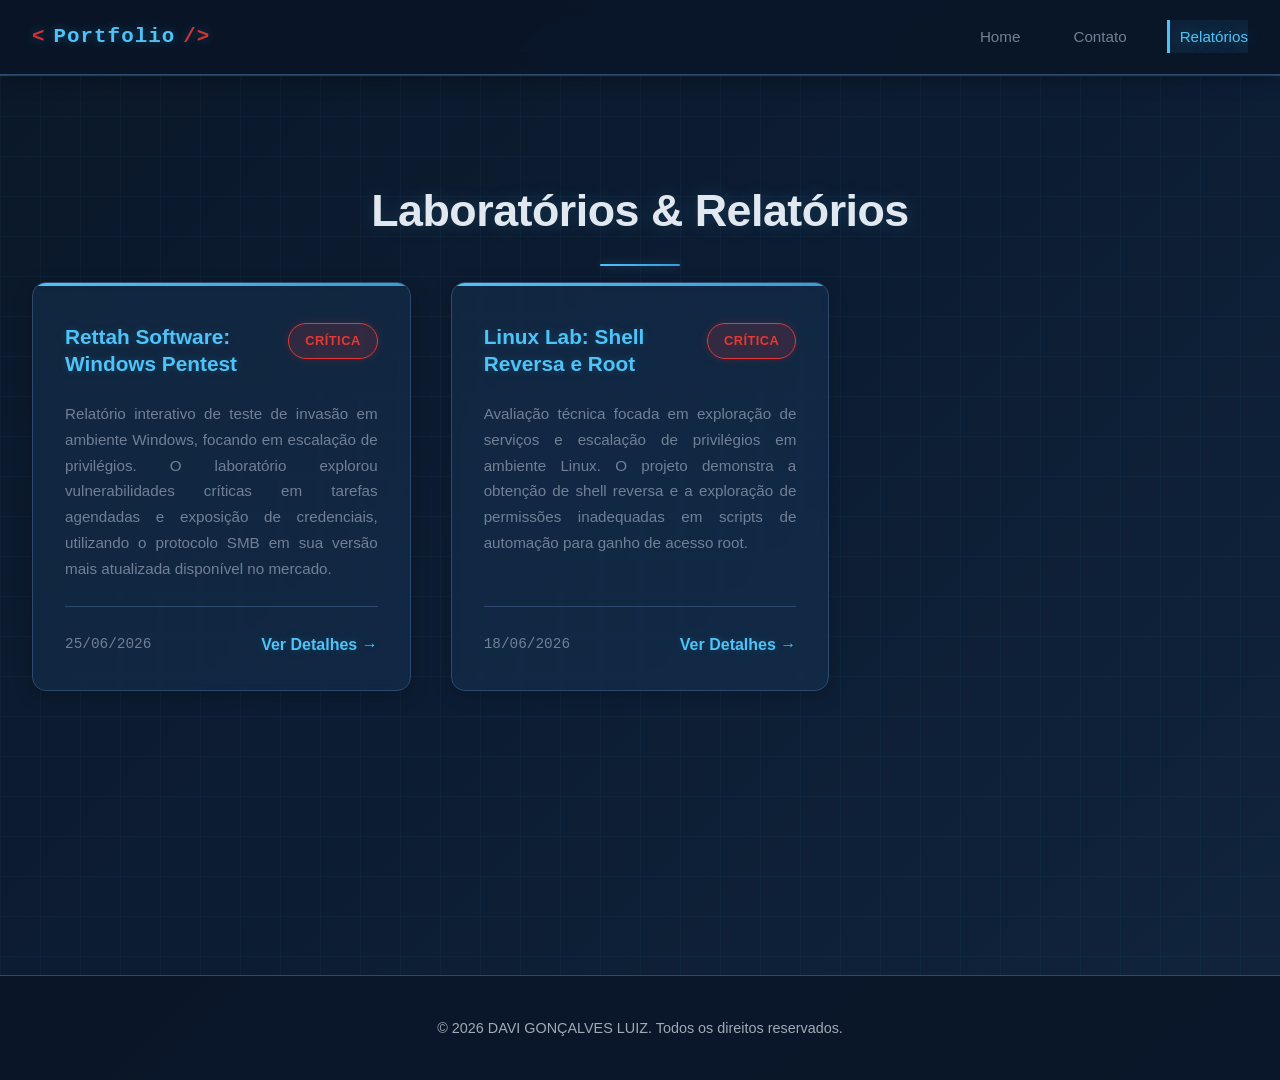
==== commit bcbcfbbf: "Change 'Projetos' to 'Relatórios' in projects.html" ====
--- a/projects.html
+++ b/projects.html
@@ -18,7 +18,7 @@
             <ul class="nav-menu">
                 <li><a href="index.html" class="nav-link">Home</a></li>
                 <li><a href="index.html#contato" class="nav-link">Contato</a></li>
-                <li><a href="projects.html" class="nav-link active">Projetos</a></li>
+                <li><a href="projects.html" class="nav-link active">Relatórios</a></li>
             </ul>
         </div>
     </nav>
@@ -26,7 +26,7 @@
     <!-- Projects Section -->
         <section class="projects-section">
         <div class="container">
-            <h1 class="section-title animate-in">Laboratórios & Projetos</h1>
+            <h1 class="section-title animate-in">Laboratórios & Relatórios</h1>
 
             <div class="projects-grid">
                 <!-- Projeto 1: Windows Pentest -->
